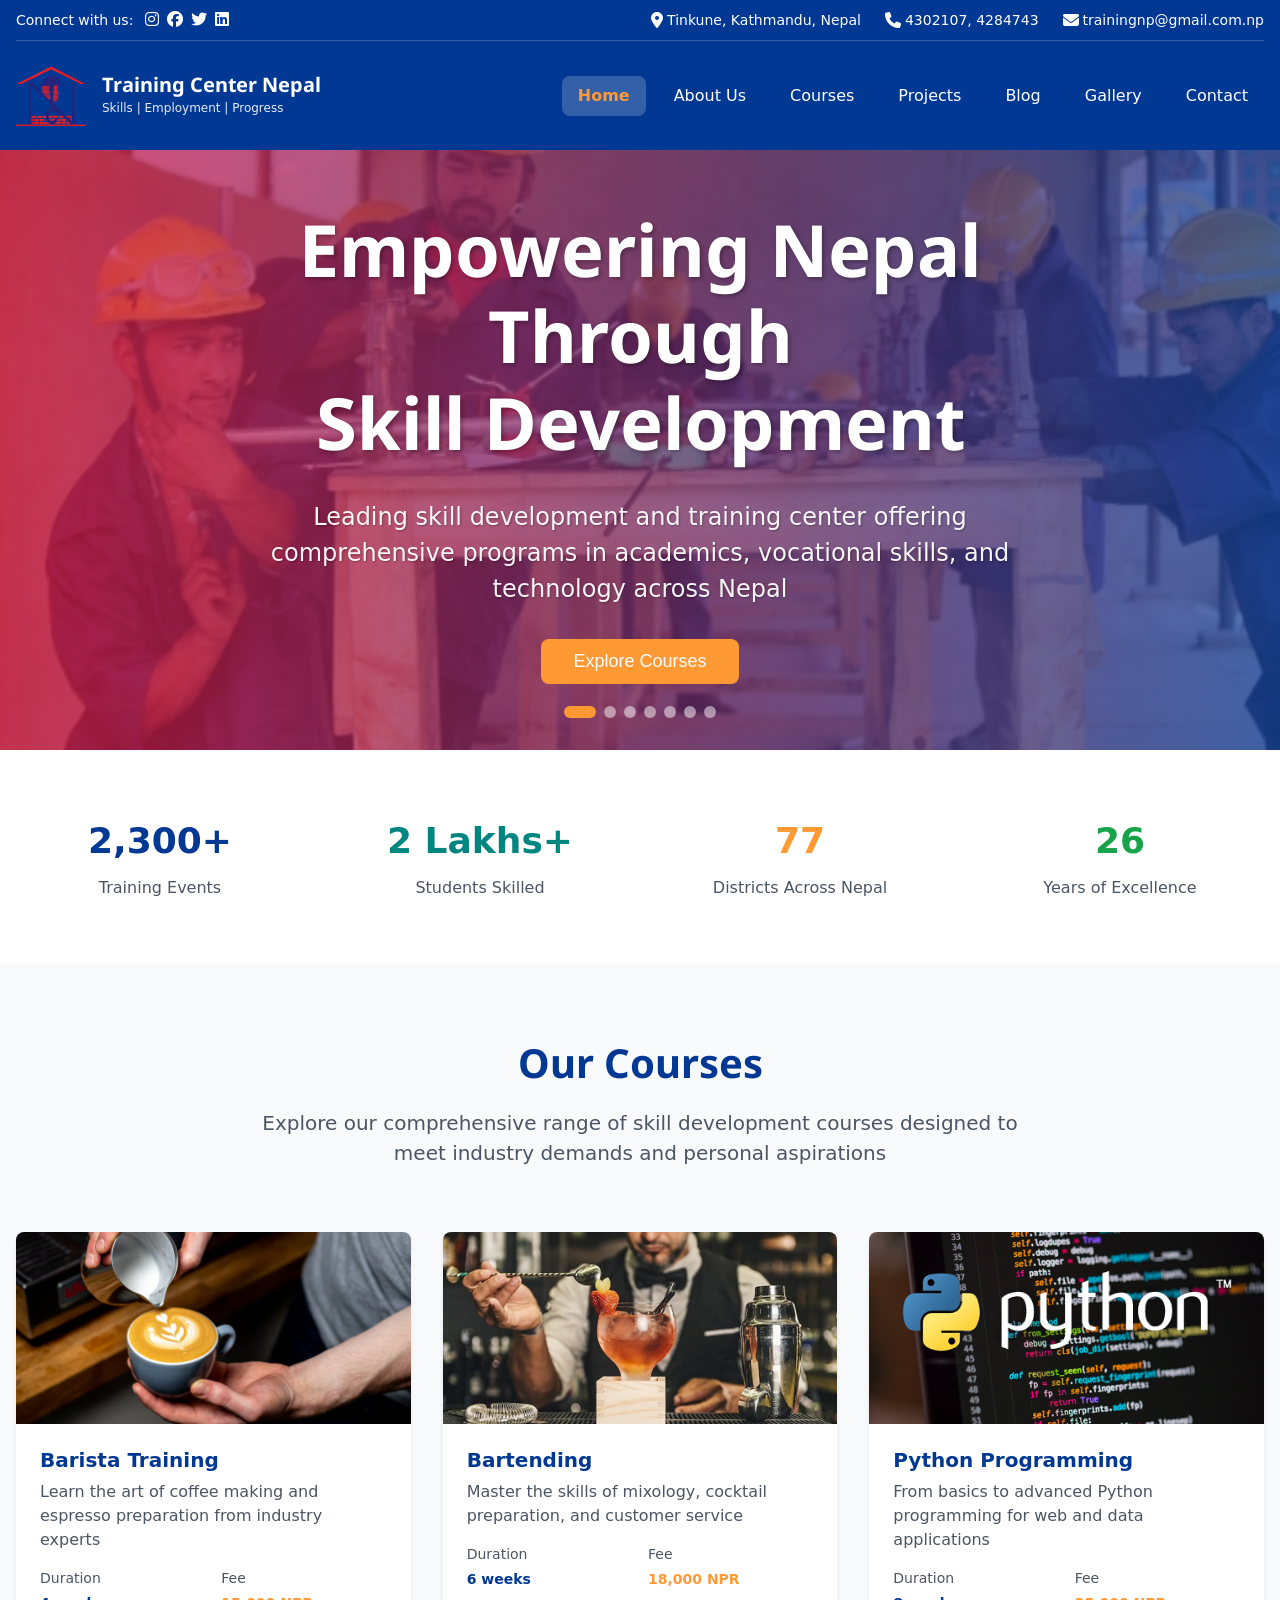
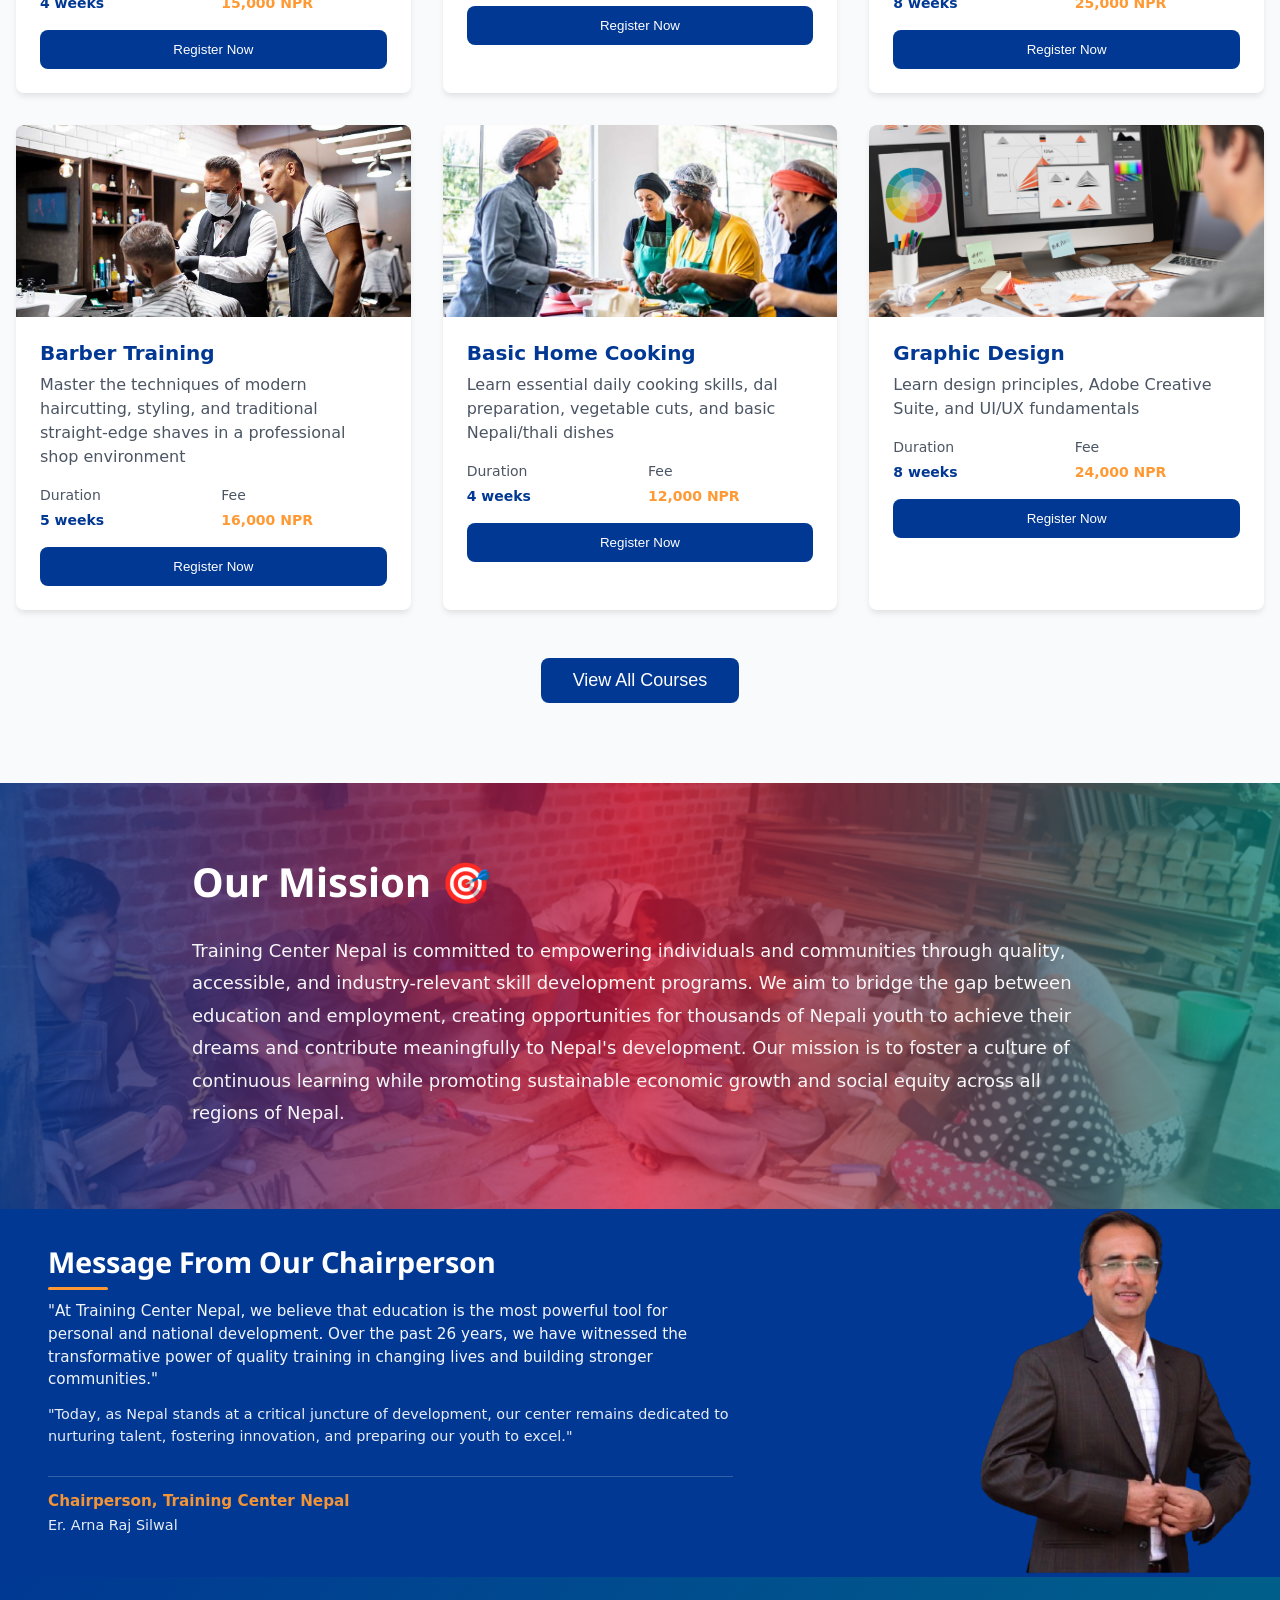
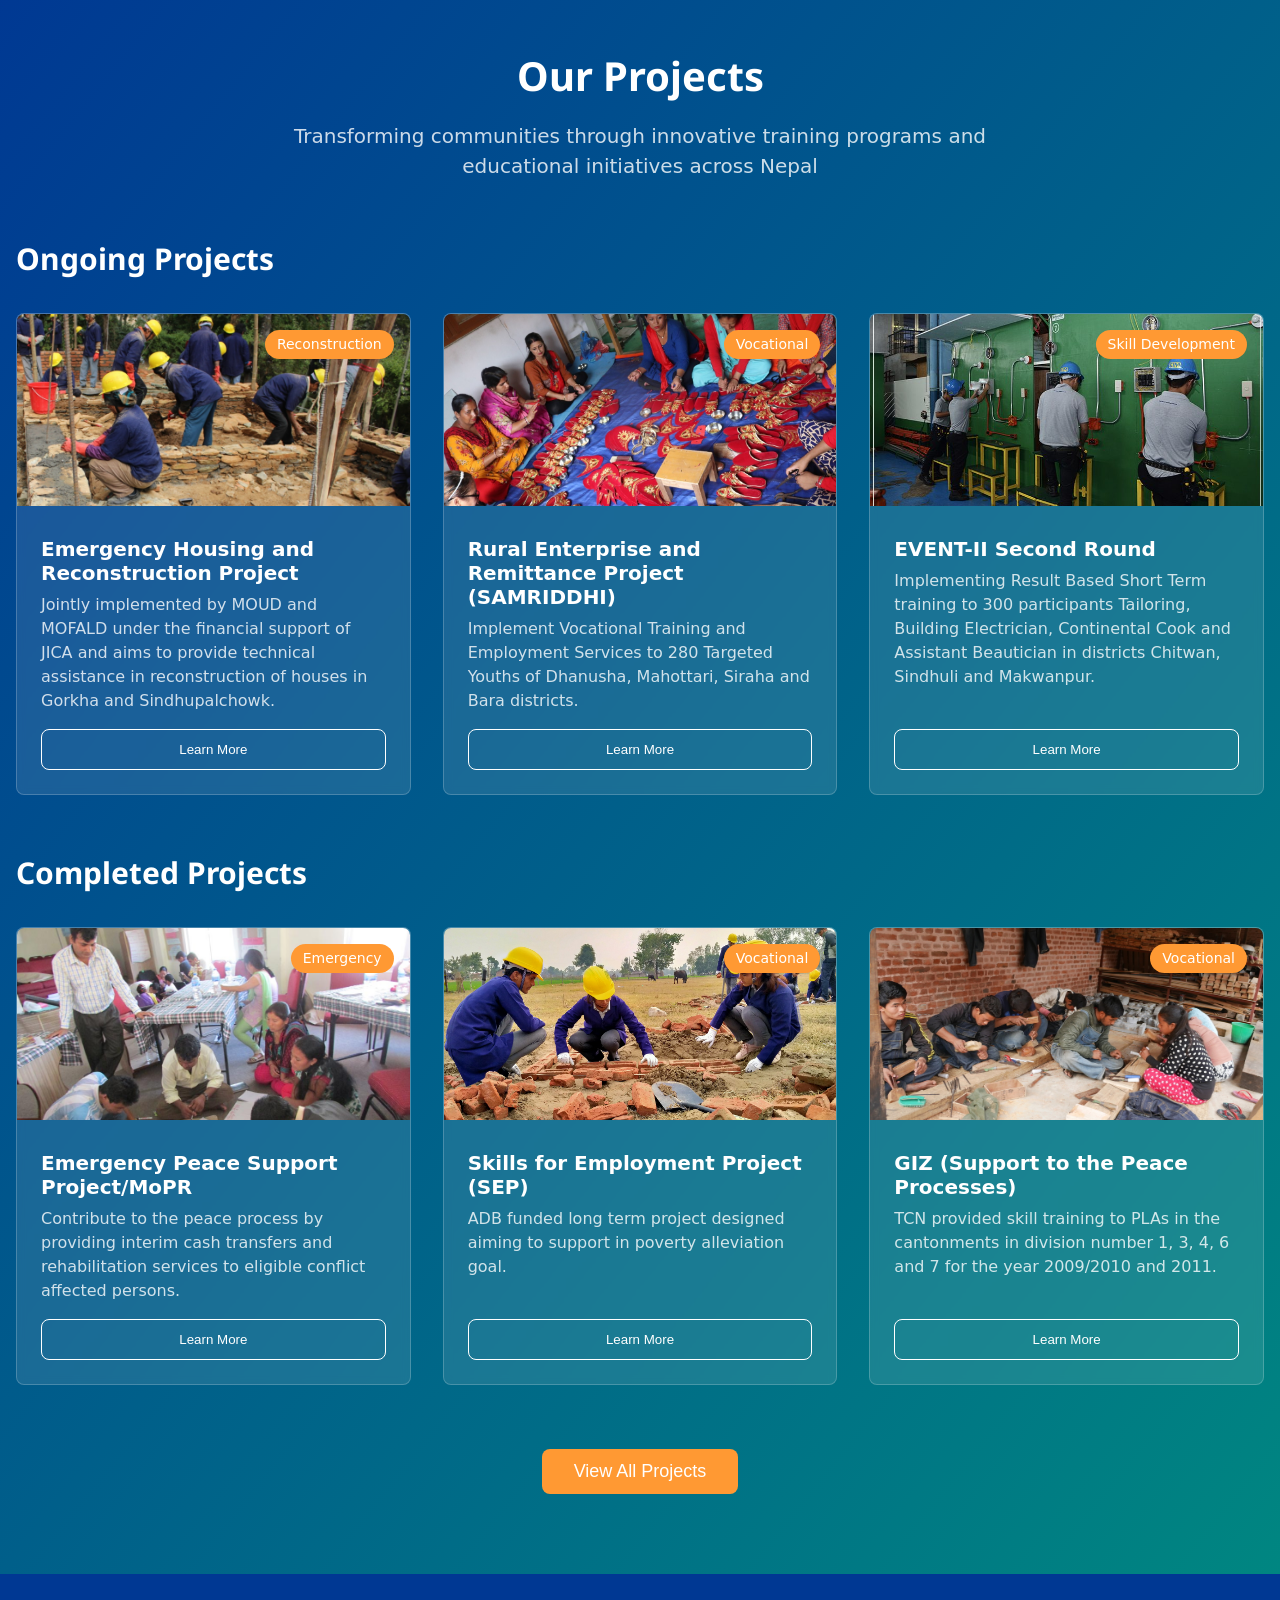
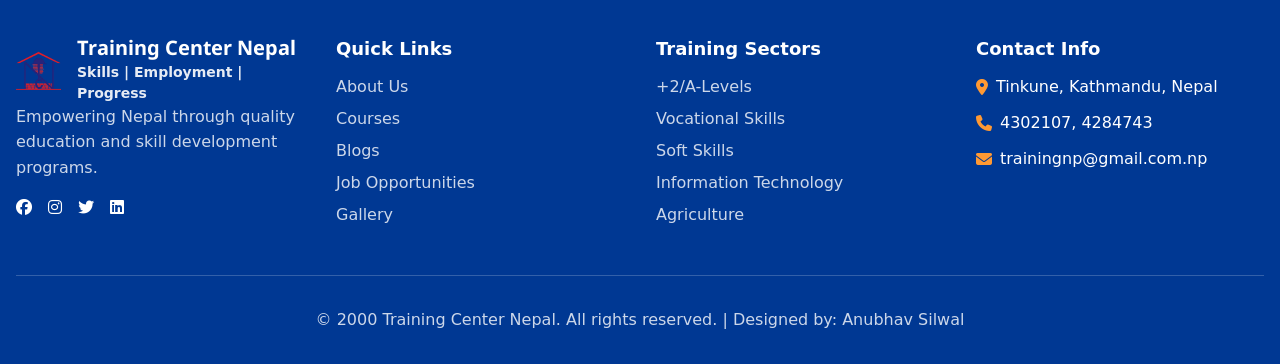
==== index.html @ d95549af "Initial TCN website commit" ====
<!DOCTYPE html>
<html lang="en">
<head>
    <meta charset="UTF-8">
    <meta name="viewport" content="width=device-width, initial-scale=1.0">
    <title>:: Training Center Nepal ::</title>
    
    <!-- CSS Files -->
    <link rel="stylesheet" href="css/variables.css">
    <link rel="stylesheet" href="css/style.css">
    
    <!-- Google Fonts -->
    <link href="https://fonts.googleapis.com/css2?family=Noto+Sans+Devanagari:wght@400;500;600;700;800;900&display=swap" rel="stylesheet">
    
    <!-- Font Awesome for Icons -->
    <link rel="stylesheet" href="https://cdnjs.cloudflare.com/ajax/libs/font-awesome/6.4.0/css/all.min.css">
</head>
<body>
    <div class="site-wrapper">
        <!-- Top Navigation Bar -->
        <div class="top-nav">
            <div class="container">
                <!-- Top Row - Connect With Us -->
                <div class="top-row">
                    <div class="connect-section">
                        <span class="connect-text">Connect with us:</span>
                        <div class="social-icons">
                            <a href="#" class="social-icon" data-social="instagram"><i class="fab fa-instagram"></i></a>
                            <a href="#" class="social-icon" data-social="facebook"><i class="fab fa-facebook"></i></a>
                            <a href="#" class="social-icon" data-social="twitter"><i class="fab fa-twitter"></i></a>
                            <a href="#" class="social-icon" data-social="linkedin"><i class="fab fa-linkedin"></i></a>
                        </div>
                    </div>
                    
                    <div class="contact-info">
                        <div class="contact-item">
                            <i class="fas fa-map-marker-alt"></i>
                            <span>Tinkune, Kathmandu, Nepal</span>
                        </div>
                        <div class="contact-item">
                            <i class="fas fa-phone"></i>
                            <span>4302107, 4284743</span>
                        </div>
                        <div class="contact-item">
                            <i class="fas fa-envelope"></i>
                            <span>trainingnp@gmail.com.np</span>
                        </div>
                    </div>
                </div>
                
                <!-- Bottom Row - Logo and Navigation -->
<div class="bottom-row">
    <div class="logo-section">
        <img src="assets/images/logo.png" alt="Training Center Nepal Logo" class="logo-img">
        <div class="logo-text">
            <h1>Training Center Nepal</h1>
            <p>Skills | Employment | Progress</p>
        </div>
    </div>
    
    <nav class="main-nav">
        <a href="index.html" class="active">Home</a>
        <a href="about.html">About Us</a>
        <a href="courses.html">Courses</a>
        <a href="projects.html">Projects</a>
        <a href="blog.html">Blog</a>
        <a href="gallery.html">Gallery</a>
        <a href="contact.html">Contact</a>
    </nav>
</div>
            </div>
        </div>

        <!-- Hero Section with Carousel -->
        <section class="hero">
            <div class="carousel-container">
                <div class="carousel-slides">
                 <!-- Slides will be added by JavaScript -->
            </div>
            <div class="hero-overlay"></div>
            </div>
    
            <!-- THIS PART IS MISSING - ADD IT BACK -->
            <div class="hero-content">
                <h1 class="hero-title">
                    Empowering Nepal Through
                    <span class="block">Skill Development</span>
                </h1>
                <p class="hero-description">
                    Leading skill development and training center offering comprehensive programs in academics, vocational skills, and technology across Nepal
                </p>
                <div class="hero-buttons">
                    <a href="courses.html"><button class="btn btn-primary">Explore Courses</button></a>
                </div>
            </div>
    
            <!-- Carousel Indicators -->
            <div class="carousel-indicators"></div>
        </section>

        <!-- Statistics Section -->
        <section class="statistics">
            <div class="container">
                <div class="stats-grid">
                    <div class="stat-item">
                        <div class="stat-number blue">2,300+</div>
                        <div class="stat-label">Training Events</div>
                    </div>
                    <div class="stat-item">
                        <div class="stat-number teal">2 Lakhs+</div>
                        <div class="stat-label">Students Skilled</div>
                    </div>
                    <div class="stat-item">
                        <div class="stat-number kesari">77</div>
                        <div class="stat-label">Districts Across Nepal</div>
                    </div>
                    <div class="stat-item">
                        <div class="stat-number green">26</div>
                        <div class="stat-label">Years of Excellence</div>
                    </div>
                </div>
            </div>
        </section>

        <!-- Courses Section -->
        <section class="courses">
            <div class="container">
                <div class="section-header">
                    <h2 class="section-title">Our Courses</h2>
                    <p class="section-description">
                        Explore our comprehensive range of skill development courses designed to meet industry demands and personal aspirations
                    </p>
                </div>
                
                <div class="courses-grid" id="courses-grid">
                    <!-- Courses will be loaded by JavaScript -->
                </div>
                
                <div class="text-center">
                    <a href="courses.html"><button class="btn btn-secondary">View All Courses</button></a>
                </div>
            </div>
        </section>

        <!-- Mission Section -->
        <section class="mission">
            <div class="mission-bg">
                <div class="mission-overlay"></div>
                <div class="container">
                    <div class="mission-content">
                        <h2 class="mission-title">Our Mission 🎯</h2>
                        <p class="mission-text">
                            Training Center Nepal is committed to empowering individuals and communities through quality, accessible, and 
                            industry-relevant skill development programs. We aim to bridge the gap between education and employment, creating 
                            opportunities for thousands of Nepali youth to achieve their dreams and contribute meaningfully to Nepal's development. 
                            Our mission is to foster a culture of continuous learning while promoting sustainable economic growth and social equity across all regions of Nepal.
                        </p>
                    </div>
                </div>
            </div>
        </section>

        <!-- Director's Message -->
<section class="director-message">
    <div class="container">
        <div class="director-grid">
            <div class="director-text">
                <h2 class="director-title">Message From Our Chairperson</h2>
                <div class="message-content">
                    <p>"At Training Center Nepal, we believe that education is the most powerful tool for personal and national development. Over the past 26 years, we have witnessed the transformative power of quality training in changing lives and building stronger communities."</p>
                    <p>"Today, as Nepal stands at a critical juncture of development, our center remains dedicated to nurturing talent, fostering innovation, and preparing our youth to excel."</p>
                    <div class="director-signature">
                        <p class="director-name">Chairperson, Training Center Nepal</p>
                        <p class="director-nepali">Er. Arna Raj Silwal</p>
                    </div>
                </div>
            </div>
            <div class="director-image-container">
                <!-- Pure image without any gradient overlays -->
            </div>
        </div>
    </div>
</section>

        <!-- Projects Section -->
        <section class="projects">
            <div class="container">
                <div class="section-header light">
                    <h2 class="section-title">Our Projects</h2>
                    <p class="section-description">
                        Transforming communities through innovative training programs and educational initiatives across Nepal
                    </p>
                </div>
                
                <div class="projects-ongoing">
                    <h3 class="projects-subtitle">Ongoing Projects</h3>
                    <div class="projects-grid" id="ongoing-projects"></div>
                </div>
                
                <div class="projects-completed">
                    <h3 class="projects-subtitle">Completed Projects</h3>
                    <div class="projects-grid" id="completed-projects"></div>
                </div>
                
                <div class="text-center">
                    <button class="btn btn-primary">View All Projects</button>
                </div>
            </div>
        </section>

        <!-- Footer -->
        <footer class="footer">
            <div class="container">
                <div class="footer-grid">
                    <div class="footer-about">
                        <div class="footer-logo">
                            <img src="assets/images/logo.png" alt="Training Center Nepal Logo" class="footer-logo-img">
                            <div>
                                <h3 class="footer-title">Training Center Nepal</h3>
                                <p class="footer-subtitle"><b>Skills | Employment | Progress</b></p>
                            </div>
                        </div>
                        <p class="footer-text">Empowering Nepal through quality education and skill development programs.</p>
                        <div class="footer-social">
    <a href="#" class="social-link" data-social="facebook"><i class="fab fa-facebook"></i></a>
    <a href="#" class="social-link" data-social="instagram"><i class="fab fa-instagram"></i></a>
    <a href="#" class="social-link" data-social="twitter"><i class="fab fa-twitter"></i></a>
    <a href="#" class="social-link" data-social="linkedin"><i class="fab fa-linkedin"></i></a>
</div>
                    </div>
                    
                    <div class="footer-links">
                        <h4 class="footer-heading">Quick Links</h4>
                        <ul class="footer-menu">
                            <li><a href="#">About Us</a></li>
                            <li><a href="#">Courses</a></li>
                            <li><a href="#">Blogs</a></li>
                            <li><a href="#">Job Opportunities</a></li>
                            <li><a href="#">Gallery</a></li>
                        </ul>
                    </div>
                    
                    <div class="footer-links">
                        <h4 class="footer-heading">Training Sectors</h4>
                        <ul class="footer-menu">
                            <li><a href="#">+2/A-Levels</a></li>
                            <li><a href="#">Vocational Skills</a></li>
                            <li><a href="#">Soft Skills</a></li>
                            <li><a href="#">Information Technology</a></li>
                            <li><a href="#">Agriculture</a></li>
                        </ul>
                    </div>
                    
                    <div class="footer-contact">
                        <h4 class="footer-heading">Contact Info</h4>
                        <div class="contact-details">
                            <div class="contact-row">
                                <i class="fas fa-map-marker-alt kesari"></i>
                                <span>Tinkune, Kathmandu, Nepal</span>
                            </div>
                            <div class="contact-row">
                                <i class="fas fa-phone kesari"></i>
                                <span>4302107, 4284743</span>
                            </div>
                            <div class="contact-row">
                                <i class="fas fa-envelope kesari"></i>
                                <span>trainingnp@gmail.com.np</span>
                            </div>
                        </div>
                    </div>
                </div>
                
                <div class="footer-bottom">
                    <p>© 2000 Training Center Nepal. All rights reserved. | Designed by: Anubhav Silwal</p>
                </div>
            </div>
        </footer>
    </div>

    <!-- JavaScript -->
    <script src="js/main.js"></script>
</body>
</html>
---- css/variables.css ----
/* CSS Variables for consistent theming */
:root {
    /* Nepal Flag Colors */
    --nepal-blue: #003893;
    --nepal-red: #DC143C;
    --kesari: #FF9933;
    --teal-600: #008681;
    
    /* Neutral Colors */
    --white: #ffffff;
    --black: #000000;
    --gray-50: #f9fafb;
    --gray-100: #f3f4f6;
    --gray-200: #e5e7eb;
    --gray-300: #d1d5db;
    --gray-400: #9ca3af;
    --gray-500: #6b7280;
    --gray-600: #4b5563;
    --gray-700: #374151;
    --gray-800: #1f2937;
    --gray-900: #111827;
    
    /* Opacity Colors */
    --white-10: rgba(255, 255, 255, 0.1);
    --white-20: rgba(255, 255, 255, 0.2);
    --white-50: rgba(255, 255, 255, 0.5);
    --white-80: rgba(255, 255, 255, 0.8);
    --white-90: rgba(255, 255, 255, 0.9);
    --black-50: rgba(0, 0, 0, 0.5);
    
    /* Gradients */
    --hero-gradient: linear-gradient(to right, rgba(220, 20, 60, 0.7), rgba(0, 56, 147, 0.7));
    --mission-gradient: linear-gradient(to right, rgba(0, 56, 147, 0.8), rgba(220, 20, 60, 0.7), rgba(0, 134, 129, 0.7));
    
    /* Spacing */
    --container-padding: 1rem;
    --section-spacing: 5rem;
    --element-spacing: 1rem;
    
    /* Border Radius */
    --radius-sm: 0.25rem;
    --radius-md: 0.375rem;
    --radius-lg: 0.5rem;
    --radius-full: 9999px;
    
    /* Transitions */
    --transition-fast: 0.2s ease;
    --transition-normal: 0.3s ease;
    --transition-slow: 0.5s ease;
    
    /* Shadows */
    --shadow-sm: 0 1px 2px 0 rgba(0, 0, 0, 0.05);
    --shadow-md: 0 4px 6px -1px rgba(0, 0, 0, 0.1);
    --shadow-lg: 0 10px 15px -3px rgba(0, 0, 0, 0.1);
    --shadow-xl: 0 20px 25px -5px rgba(0, 0, 0, 0.1);
    
    /* Font */
    --font-devanagari: 'Noto Sans Devanagari', sans-serif;
    --font-sans: system-ui, -apple-system, sans-serif;
}
---- css/style.css ----
/* Import variables */
@import 'variables.css';

/* Reset & Base Styles */
* {
    margin: 0;
    padding: 0;
    box-sizing: border-box;
}

body {
    font-family: var(--font-sans);
    background: linear-gradient(to bottom right, #eff6ff, var(--white));
    color: var(--gray-900);
    line-height: 1.5;
    min-height: 100vh;
}

.site-wrapper {
    min-height: 100vh;
}

.container {
    max-width: 1280px;
    margin: 0 auto;
    padding: 0 var(--container-padding);
}

/* Typography */
h1, h2, h3, h4, h5, h6 {
    font-weight: 700;
    line-height: 1.2;
}

.font-devanagari {
    font-family: var(--font-devanagari);
}

.block {
    display: block;
}

.text-center {
    text-align: center;
}

/* Top Navigation */
.top-nav {
    background-color: var(--nepal-blue);
    color: var(--white);
}

.top-row {
    display: flex;
    align-items: center;
    justify-content: space-between;
    padding: 0.5rem 0;
    border-bottom: 1px solid rgba(255, 255, 255, 0.2);
    flex-wrap: wrap;
    gap: 1rem;
}

@media (max-width: 768px) {
    .top-row {
        flex-direction: column;
        text-align: center;
    }
}

.connect-section {
    display: flex;
    align-items: center;
    gap: 0.75rem;
    flex-wrap: wrap;
    justify-content: center;
}

.connect-text {
    font-size: 0.875rem;
    font-weight: 500;
}

.social-icons {
    display: flex;
    gap: 0.5rem;
}

.social-icon {
    color: var(--white);
    transition: color var(--transition-fast);
}

.social-icon:hover {
    color: var(--kesari);
}

.contact-info {
    display: flex;
    align-items: center;
    gap: 1.5rem;
    font-size: 0.875rem;
    flex-wrap: wrap;
    justify-content: center;
}

.contact-item {
    display: flex;
    align-items: center;
    gap: 0.25rem;
}

.contact-item i {
    font-size: 1rem;
}

/* Bottom Row */
.bottom-row {
    display: flex;
    align-items: center;
    justify-content: space-between;
    padding: 1.5rem 0;
    flex-wrap: wrap;
    gap: 1rem;
}

@media (max-width: 768px) {
    .bottom-row {
        flex-direction: column;
        text-align: center;
    }
}

.logo-section {
    display: flex;
    align-items: center;
    gap: 1rem;
    flex-wrap: wrap;
}

.logo-text {
    display: flex;
    flex-direction: column;
}

.logo-text h1 {
    font-size: 1.25rem;
    font-weight: 700;
    font-family: var(--font-devanagari);
    margin: 0;
    line-height: 1.2;
}

.logo-text p {
    font-size: 0.75rem;
    opacity: 0.9;
    margin: 0;
}

.main-nav {
    display: flex;
    align-items: center;
    gap: 0.75rem;
    flex-wrap: wrap;
    justify-content: center;
}

.main-nav a {
    color: var(--white);
    text-decoration: none;
    padding: 0.5rem 1rem;
    border-radius: var(--radius-lg);
    font-weight: 500;
    transition: all var(--transition-fast);
}

.main-nav a:hover {
    background-color: var(--white-10);
    color: var(--kesari);
}

/* Hero Section - FIXED VERSION */
.hero {
    position: relative;
    min-height: 600px;
    color: var(--white);
    overflow: hidden;
    display: flex;
    align-items: center;
}

.carousel-container {
    position: absolute;
    top: 0;
    left: 0;
    width: 100%;
    height: 100%;
    z-index: 0;
}

.carousel-slides {
    position: relative;
    width: 100%;
    height: 100%;
}

.carousel-slide {
    position: absolute;
    top: 0;
    left: 0;
    width: 100%;
    height: 100%;
    opacity: 0;
    transition: opacity var(--transition-slow);
    z-index: 0;
}

.carousel-slide.active {
    opacity: 1;
    z-index: 1;
}

.carousel-slide img {
    width: 100%;
    height: 100%;
    object-fit: cover;
}

.hero-overlay {
    position: absolute;
    top: 0;
    left: 0;
    width: 100%;
    height: 100%;
    background: var(--hero-gradient);
    z-index: 2;
}

.hero-content {
    position: relative;
    z-index: 3;
    max-width: 56rem;
    margin: 0 auto;
    text-align: center;
    padding: 4rem var(--container-padding);
    color: var(--white);
}

.hero-title {
    font-size: 2.5rem;
    font-weight: 700;
    margin-bottom: 1.5rem;
    font-family: var(--font-devanagari);
    text-shadow: 2px 2px 4px rgba(0, 0, 0, 0.3);
}

@media (min-width: 768px) {
    .hero-title {
        font-size: 4.5rem;
    }
}

.hero-description {
    font-size: 1.125rem;
    margin-bottom: 2rem;
    opacity: 0.95;
    text-shadow: 1px 1px 2px rgba(0, 0, 0, 0.3);
    max-width: 48rem;
    margin-left: auto;
    margin-right: auto;
}

@media (min-width: 768px) {
    .hero-description {
        font-size: 1.5rem;
    }
}

.hero-buttons {
    display: flex;
    flex-direction: column;
    gap: 1rem;
    justify-content: center;
}

@media (min-width: 640px) {
    .hero-buttons {
        flex-direction: row;
    }
}

/* Carousel Indicators */
.carousel-indicators {
    position: absolute;
    bottom: 2rem;
    left: 50%;
    transform: translateX(-50%);
    display: flex;
    gap: 0.5rem;
    z-index: 10;
}

.carousel-dot {
    width: 0.75rem;
    height: 0.75rem;
    border-radius: var(--radius-full);
    background-color: var(--white-50);
    border: none;
    cursor: pointer;
    transition: all var(--transition-fast);
}

.carousel-dot.active {
    background-color: var(--kesari);
    width: 2rem;
}

/* Buttons */
.btn {
    display: inline-block;
    padding: 0.75rem 2rem;
    font-size: 1.125rem;
    font-weight: 500;
    border: none;
    border-radius: var(--radius-lg);
    cursor: pointer;
    transition: all var(--transition-fast);
    text-decoration: none;
}

.btn-primary {
    background-color: var(--kesari);
    color: var(--white);
}

.btn-primary:hover {
    background-color: rgba(255, 153, 51, 0.9);
}

.btn-secondary {
    background-color: var(--nepal-blue);
    color: var(--white);
}

.btn-secondary:hover {
    background-color: rgba(0, 56, 147, 0.9);
}

/* Statistics Section */
.statistics {
    padding: 4rem 0;
    background-color: var(--white);
}

.stats-grid {
    display: grid;
    grid-template-columns: repeat(2, 1fr);
    gap: 2rem;
}

@media (min-width: 768px) {
    .stats-grid {
        grid-template-columns: repeat(4, 1fr);
    }
}

.stat-item {
    text-align: center;
}

.stat-number {
    font-size: 2.25rem;
    font-weight: 700;
    margin-bottom: 0.5rem;
}

.stat-number.blue {
    color: var(--nepal-blue);
}

.stat-number.teal {
    color: var(--teal-600);
}

.stat-number.kesari {
    color: var(--kesari);
}

.stat-number.green {
    color: #16a34a;
}

.stat-label {
    color: var(--gray-600);
}

/* Courses Section */
.courses {
    padding: 5rem 0;
    background-color: var(--gray-50);
}

.section-header {
    text-align: center;
    margin-bottom: 4rem;
}

.section-header.light {
    color: var(--white);
}

.section-title {
    font-size: 2.5rem;
    font-weight: 700;
    color: var(--nepal-blue);
    margin-bottom: 1rem;
    font-family: var(--font-devanagari);
}

.section-header.light .section-title {
    color: var(--white);
}

.section-description {
    font-size: 1.25rem;
    color: var(--gray-600);
    max-width: 48rem;
    margin: 0 auto;
}

.section-header.light .section-description {
    color: var(--white-80);
}

.courses-grid {
    display: grid;
    grid-template-columns: 1fr;
    gap: 2rem;
    margin-bottom: 3rem;
}

@media (min-width: 768px) {
    .courses-grid {
        grid-template-columns: repeat(2, 1fr);
    }
}

@media (min-width: 1024px) {
    .courses-grid {
        grid-template-columns: repeat(3, 1fr);
    }
}

/* Course Card */
.course-card {
    background-color: var(--white);
    border-radius: var(--radius-lg);
    overflow: hidden;
    box-shadow: var(--shadow-md);
    transition: box-shadow var(--transition-normal);
}

.course-card:hover {
    box-shadow: var(--shadow-xl);
}

.course-image {
    position: relative;
    height: 12rem;
    overflow: hidden;
}

.course-image img {
    width: 100%;
    height: 100%;
    object-fit: cover;
    transition: transform var(--transition-normal);
}

.course-card:hover .course-image img {
    transform: scale(1.05);
}

.course-content {
    padding: 1.5rem;
}

.course-title {
    font-size: 1.25rem;
    color: var(--nepal-blue);
    margin-bottom: 0.5rem;
}

.course-description {
    color: var(--gray-600);
    margin-bottom: 1rem;
    line-height: 1.5;
}

.course-details {
    display: grid;
    grid-template-columns: repeat(2, 1fr);
    gap: 1rem;
    margin-bottom: 1rem;
}

.course-detail {
    font-size: 0.875rem;
}

.detail-label {
    color: var(--gray-600);
    font-weight: 500;
    margin-bottom: 0.25rem;
}

.detail-value {
    color: var(--nepal-blue);
    font-weight: 700;
}

.detail-value.kesari {
    color: var(--kesari);
}

.course-btn {
    width: 100%;
    background-color: var(--nepal-blue);
    color: var(--white);
    border: none;
    padding: 0.75rem;
    border-radius: var(--radius-lg);
    font-weight: 500;
    cursor: pointer;
    transition: background-color var(--transition-fast);
}

.course-btn:hover {
    background-color: rgba(0, 56, 147, 0.9);
}

/* Mission Section */
.mission {
    position: relative;
    color: var(--white);
    overflow: hidden;
}

.mission-bg {
    position: relative;
    background-image: url('../assets/images/mission-bg.jpg');
    background-size: cover;
    background-position: center;
    padding: 5rem 0;
}

.mission-overlay {
    position: absolute;
    inset: 0;
    background: var(--mission-gradient);
}

.mission-content {
    position: relative;
    z-index: 1;
    max-width: 56rem;
    margin: 0 auto;
}

.mission-title {
    font-size: 2.5rem;
    font-weight: 700;
    margin-bottom: 1.5rem;
    font-family: var(--font-devanagari);
}

.mission-text {
    font-size: 1.125rem;
    line-height: 1.8;
    opacity: 0.95;
}

/* Director Message - Compact Version with Far Right Image */
.director-message {
    padding: 0;
    background-color: var(--nepal-blue);
    color: var(--white);
    position: relative;
    overflow: hidden;
}

.director-grid {
    display: grid;
    grid-template-columns: 1.2fr 0.8fr; /* Text takes more space, image less */
    min-height: 350px; /* Reduced from 500px */
}

@media (max-width: 1024px) {
    .director-grid {
        grid-template-columns: 1fr;
        min-height: auto;
    }
}

.director-text {
    padding: 2.5rem 2rem; /* Reduced padding */
    display: flex;
    flex-direction: column;
    justify-content: center;
    background: linear-gradient(
        to right,
        var(--nepal-blue) 0%,
        var(--nepal-blue) 85%,
        transparent 100%
    );
    position: relative;
    z-index: 2;
}

.director-title {
    font-size: 1.8rem; /* Reduced from 2.5rem */
    font-weight: 700;
    margin-bottom: 1rem; /* Reduced from 2rem */
    font-family: var(--font-devanagari);
    position: relative;
}

.director-title::after {
    content: '';
    position: absolute;
    bottom: -0.4rem; /* Adjusted */
    left: 0;
    width: 60px; /* Reduced from 80px */
    height: 3px; /* Reduced from 4px */
    background-color: var(--kesari);
    border-radius: var(--radius-full);
}

.message-content {
    display: flex;
    flex-direction: column;
    gap: 0.8rem; /* Reduced from 1.5rem */
}

.message-content p {
    font-size: 0.95rem; /* Reduced from 1.1rem */
    line-height: 1.5; /* Reduced from 1.8 */
    opacity: 0.95;
    margin-bottom: 0;
}

/* Shorten the second paragraph for compactness */
.message-content p:last-of-type {
    font-size: 0.9rem;
    opacity: 0.9;
}

.director-signature {
    margin-top: 1rem; /* Reduced from 2rem */
    padding-top: 0.8rem; /* Reduced from 1.5rem */
    border-top: 1px solid var(--white-20);
}

.director-name {
    font-weight: 700;
    font-size: 1rem; /* Reduced from 1.25rem */
    color: var(--kesari);
}

.director-nepali {
    font-size: 0.85rem; /* Reduced from 1rem */
    opacity: 0.75;
    margin-top: 0.15rem;
}


.director-image-container {
    position: relative;
    background-image: url('../assets/images/ars.png');
    background-size: auto 100%; /* Height fits container, width auto */
    background-position: right center;
    background-repeat: no-repeat;
    min-height: 350px;
    width: 100%;
}

.director-image-container::before,
.director-image-container::after {
    display: none;
}

/* For mobile screens */
@media (max-width: 1024px) {
    .director-grid {
        grid-template-columns: 1fr;
    }
    
    .director-text {
        padding: 2rem 1.5rem;
        background: var(--nepal-blue);
        order: 2; /* Text below image */
    }
    
    .director-image-container {
        min-height: 250px; /* Smaller on mobile */
        order: 1; /* Image above text */
        background-position: center;
    }
    
    @media (max-width: 1024px) {
        .director-image-container::before {
            display: none;
        }
    }
    
    .director-title {
        font-size: 1.6rem;
    }
    
    .message-content p {
        font-size: 0.9rem;
    }
}

/* Even smaller screens */
@media (max-width: 480px) {
    .director-text {
        padding: 1.5rem 1rem;
    }
    
    .director-title {
        font-size: 1.4rem;
    }
    
    .director-title::after {
        width: 50px;
        height: 2px;
    }
    
    .director-image-container {
        min-height: 200px;
    }
}

/* Projects Section */
.projects {
    padding: 5rem 0;
    background: linear-gradient(to bottom right, var(--nepal-blue), var(--teal-600));
    color: var(--white);
}

.projects-subtitle {
    font-size: 1.875rem;
    font-weight: 700;
    margin-bottom: 2rem;
    font-family: var(--font-devanagari);
}

.projects-ongoing,
.projects-completed {
    margin-bottom: 4rem;
}

.projects-grid {
    display: grid;
    grid-template-columns: 1fr;
    gap: 2rem;
}

@media (min-width: 768px) {
    .projects-grid {
        grid-template-columns: repeat(2, 1fr);
    }
}

@media (min-width: 1024px) {
    .projects-grid {
        grid-template-columns: repeat(3, 1fr);
    }
}

/* Project Card */
.project-card {
    background-color: var(--white-10);
    backdrop-filter: blur(4px);
    border: 1px solid var(--white-20);
    border-radius: var(--radius-lg);
    overflow: hidden;
    transition: all var(--transition-normal);
    display: flex;
    flex-direction: column;
    height: 100%; /* Make all cards same height */
}

.project-card:hover {
    background-color: var(--white-20);
}

.project-image {
    position: relative;
    overflow: hidden;
}

.project-image img {
    width: 100%;
    height: 12rem;
    object-fit: cover;
    transition: transform var(--transition-normal);
}

.project-card:hover .project-image img {
    transform: scale(1.1);
}

.project-category {
    position: absolute;
    top: 1rem;
    right: 1rem;
    background-color: var(--kesari);
    color: var(--white);
    padding: 0.25rem 0.75rem;
    border-radius: var(--radius-full);
    font-size: 0.875rem;
    font-weight: 500;
}

.project-content {
    padding: 1.5rem;
    display: flex;
    flex-direction: column;
    flex: 1; /* Take up remaining space */
}

.project-title {
    font-size: 1.25rem;
    color: var(--white);
    margin-bottom: 0.5rem;
    transition: color var(--transition-fast);
}

.project-card:hover .project-title {
    color: var(--kesari);
}

.project-description {
    color: var(--white-80);
    margin-bottom: 1rem;
    line-height: 1.5;
    flex: 1; /* Push button to bottom */
}

.project-btn {
    width: 100%;
    background-color: transparent;
    border: 1px solid var(--white);
    color: var(--white);
    padding: 0.75rem;
    border-radius: var(--radius-lg);
    font-weight: 500;
    cursor: pointer;
    transition: all var(--transition-fast);
    margin-top: auto; /* Ensures button stays at bottom */
    align-self: flex-end; /* Align to bottom */
}

.project-btn:hover {
    background-color: var(--white);
    color: var(--nepal-blue);
}

/* Ensure all project cards in grid have equal height */
.projects-grid {
    display: grid;
    grid-template-columns: 1fr;
    gap: 2rem;
    align-items: stretch; /* Make all cards stretch to same height */
}

@media (min-width: 768px) {
    .projects-grid {
        grid-template-columns: repeat(2, 1fr);
    }
}

@media (min-width: 1024px) {
    .projects-grid {
        grid-template-columns: repeat(3, 1fr);
    }
}

/* Footer */
.footer {
    background-color: var(--nepal-blue);
    color: var(--white);
    padding: 4rem 0 2rem;
}

.footer-grid {
    display: grid;
    grid-template-columns: 1fr;
    gap: 2rem;
    margin-bottom: 3rem;
}

@media (min-width: 768px) {
    .footer-grid {
        grid-template-columns: repeat(2, 1fr);
    }
}

@media (min-width: 1024px) {
    .footer-grid {
        grid-template-columns: repeat(4, 1fr);
    }
}

/* Footer logo layout */
.footer-logo {
    display: flex;
    align-items: center;
    gap: 1rem;
}

.footer-logo .footer-title {
    margin: 0;
    line-height: 1.2;
}

.footer-logo .footer-subtitle {
    margin: 0;
}

.footer-title {
    font-size: 1.25rem;
    font-weight: 700;
    font-family: var(--font-devanagari);
}

.footer-subtitle {
    font-size: 0.875rem;
    opacity: 0.9;
}

.footer-text {
    color: var(--white-80);
    margin-bottom: 1rem;
    line-height: 1.6;
}

.footer-social {
    display: flex;
    gap: 1rem;
}

.social-link {
    color: var(--white);
    transition: color var(--transition-fast);
}

.social-link:hover {
    color: var(--kesari);
}

.footer-heading {
    font-size: 1.125rem;
    font-weight: 600;
    margin-bottom: 1rem;
}

.footer-menu {
    list-style: none;
    display: flex;
    flex-direction: column;
    gap: 0.5rem;
}

.footer-menu a {
    color: var(--white-80);
    text-decoration: none;
    transition: color var(--transition-fast);
}

.footer-menu a:hover {
    color: var(--kesari);
}

.contact-details {
    display: flex;
    flex-direction: column;
    gap: 0.75rem;
}

.contact-row {
    display: flex;
    align-items: center;
    gap: 0.5rem;
}

.contact-row i {
    color: var(--kesari);
}

.footer-bottom {
    border-top: 1px solid var(--white-20);
    padding-top: 2rem;
    text-align: center;
    color: var(--white-80);
}

.kesari {
    color: var(--kesari);
}

/* Mobile Menu Styles - Add/update in style.css */
.mobile-menu-btn {
    display: none;
    background: transparent;
    border: 1px solid var(--white);
    color: var(--white);
    padding: 0.5rem 1rem;
    border-radius: var(--radius-md);
    cursor: pointer;
    font-size: 1.25rem;
    transition: all var(--transition-fast);
    z-index: 1000;
}

.mobile-menu-btn:hover {
    background-color: var(--white-10);
    color: var(--kesari);
    border-color: var(--kesari);
}

@media (max-width: 768px) {
    .mobile-menu-btn {
        display: block;
    }
    
    .main-nav {
        display: none;
        width: 100%;
        flex-direction: column;
        align-items: center;
        position: absolute;
        top: 100%;
        left: 0;
        background-color: var(--nepal-blue);
        padding: 1rem 0;
        box-shadow: 0 4px 6px rgba(0,0,0,0.1);
        z-index: 999;
        border-top: 1px solid var(--white-20);
    }
    
    .main-nav.show {
        display: flex;
    }
    
    .main-nav a {
        width: 100%;
        text-align: center;
        padding: 1rem;
        border-bottom: 1px solid var(--white-10);
    }
    
    .main-nav a:last-child {
        border-bottom: none;
    }
    
    .main-nav a:hover {
        background-color: var(--white-20);
    }
    
    /* Ensure bottom-row has relative positioning for absolute menu */
    .bottom-row {
        position: relative;
    }
}

/* Active navigation link */
.main-nav a.active {
    background-color: var(--white-20);
    color: var(--kesari);
    font-weight: 600;
}

/* Logo Image Styles */
.logo-img {
    width: 70px;
    height: auto;
    display: block;
}

.footer-logo-img {
    width: 45px;
    height: auto;
    display: block;
}


/* Responsive adjustments */
@media (max-width: 768px) {
    .logo-img {
        width: 55px;
    }
    
    .footer-logo-img {
        width: 45px;
    }
    
    .logo-section {
        justify-content: center;
    }
    
    .footer-logo {
        flex-direction: column;
        text-align: center;
    }
}
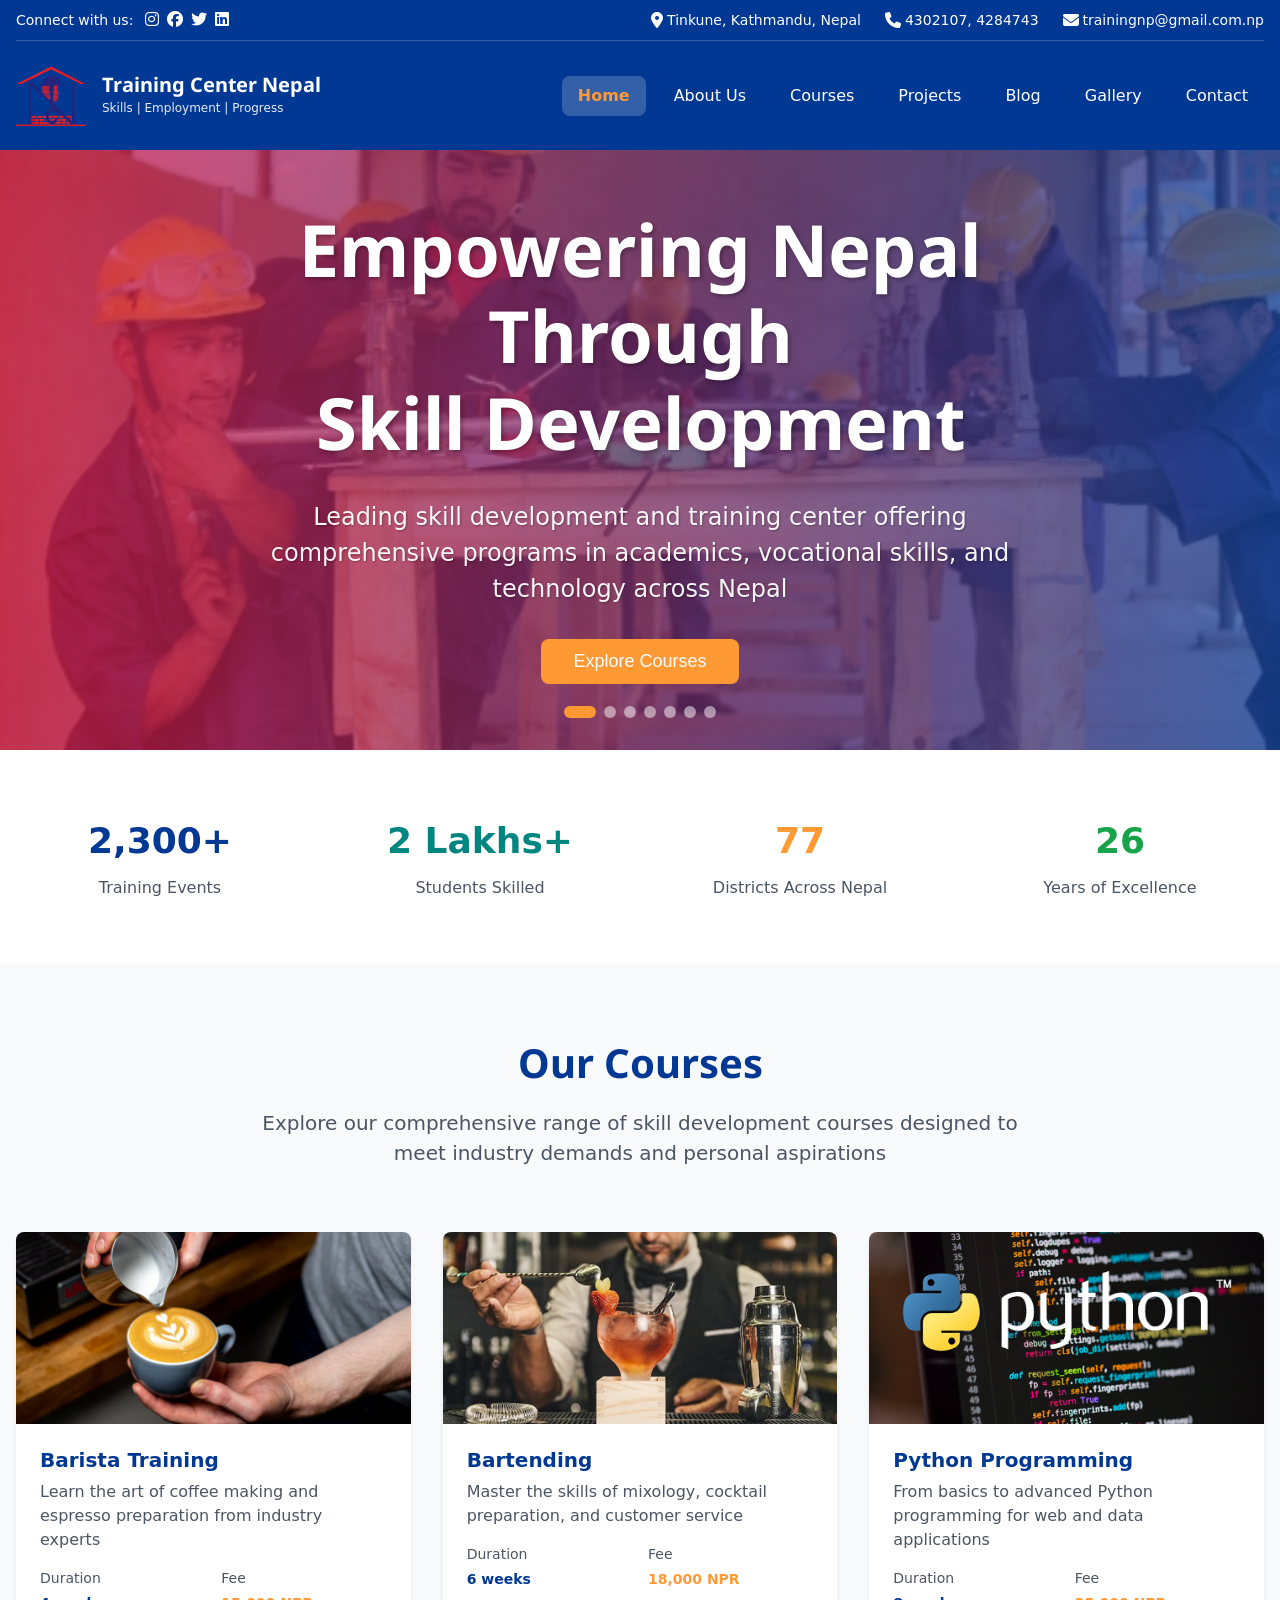
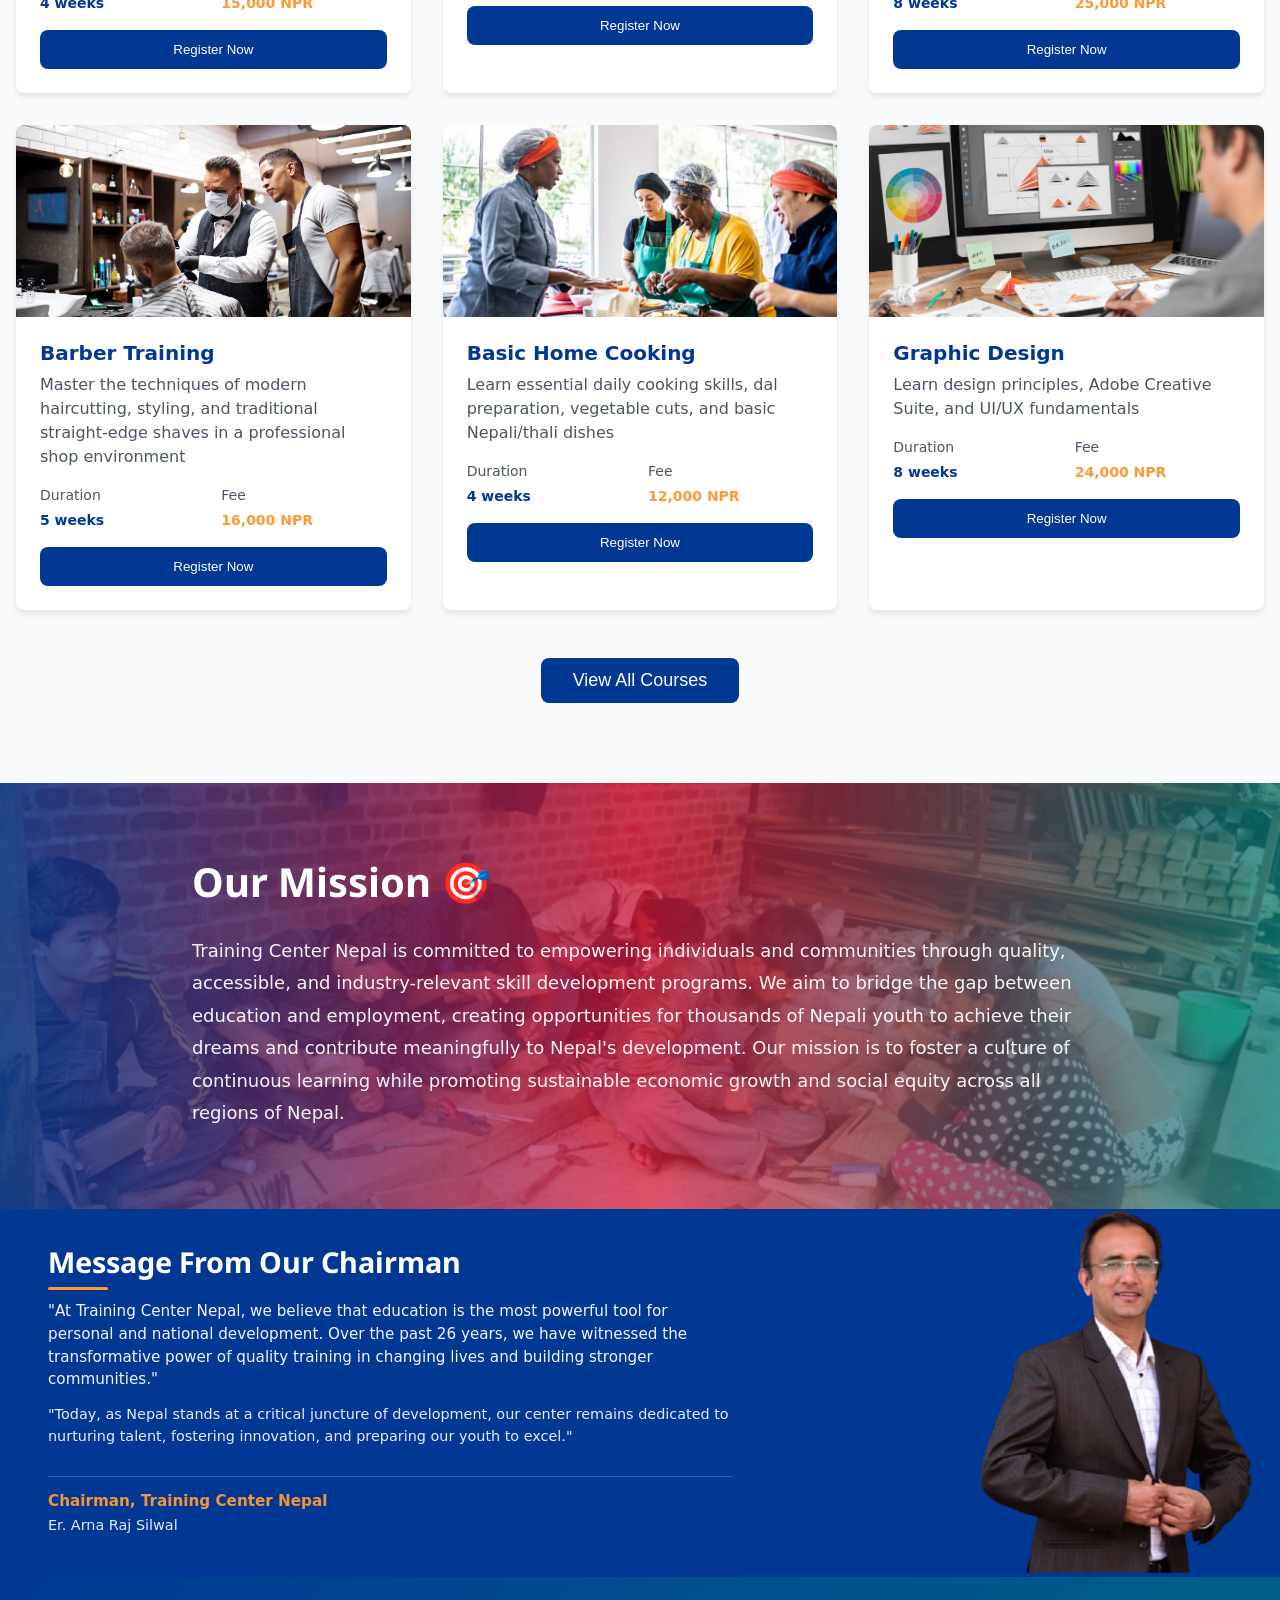
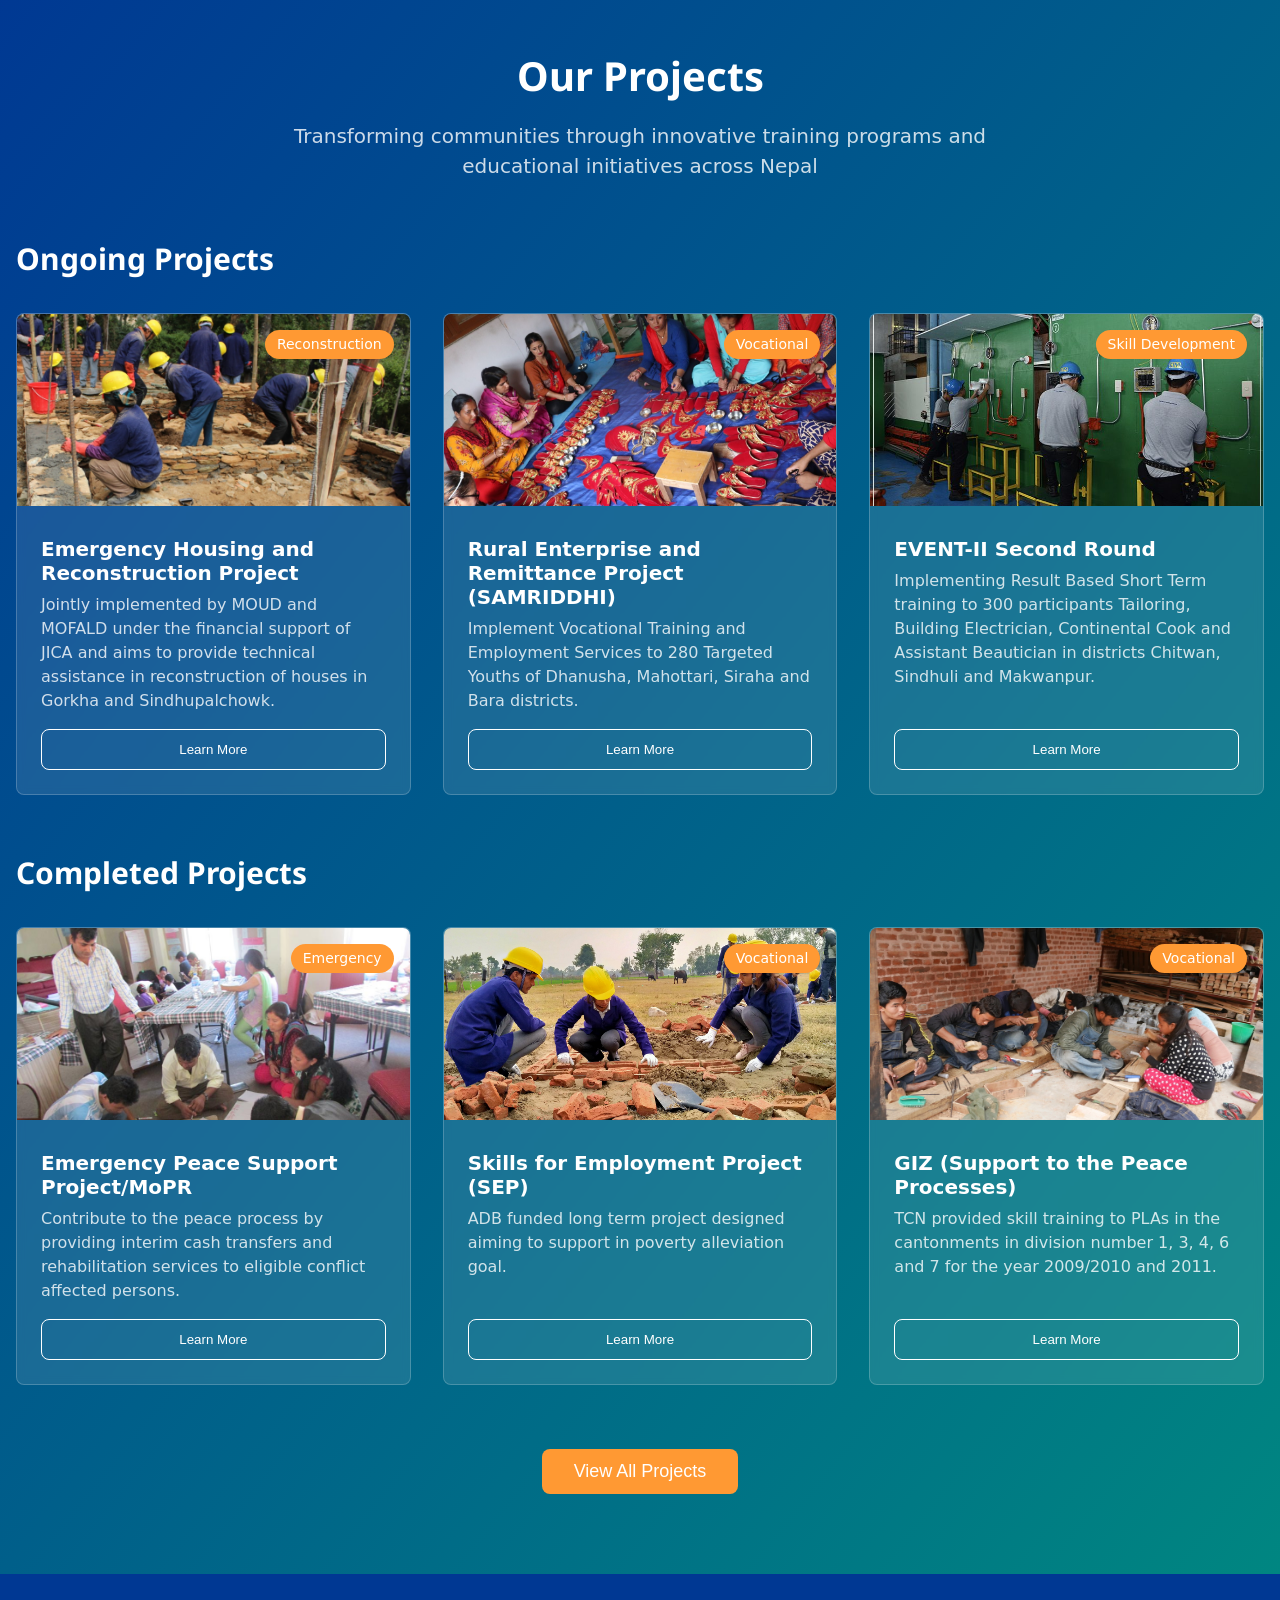
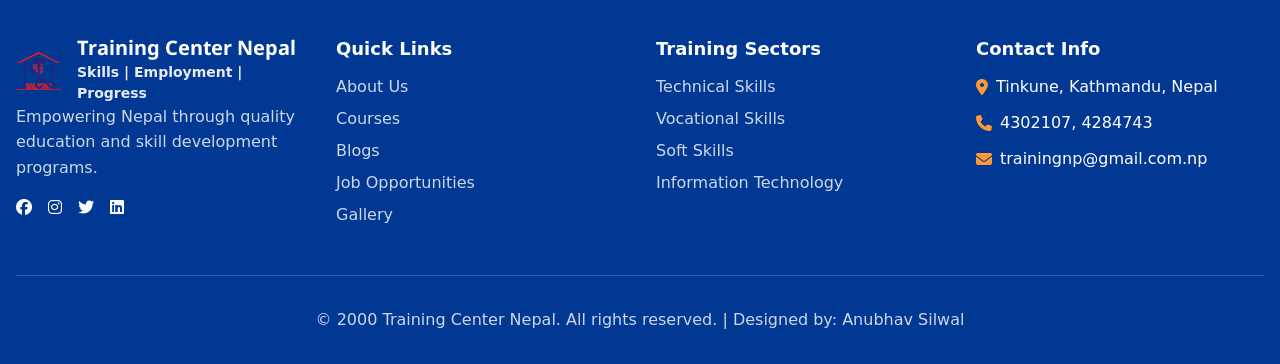
==== commit 9cf79eb5: "Changed sectors and chairman" ====
--- a/index.html
+++ b/index.html
@@ -165,12 +165,12 @@
     <div class="container">
         <div class="director-grid">
             <div class="director-text">
-                <h2 class="director-title">Message From Our Chairperson</h2>
+                <h2 class="director-title">Message From Our Chairman</h2>
                 <div class="message-content">
                     <p>"At Training Center Nepal, we believe that education is the most powerful tool for personal and national development. Over the past 26 years, we have witnessed the transformative power of quality training in changing lives and building stronger communities."</p>
                     <p>"Today, as Nepal stands at a critical juncture of development, our center remains dedicated to nurturing talent, fostering innovation, and preparing our youth to excel."</p>
                     <div class="director-signature">
-                        <p class="director-name">Chairperson, Training Center Nepal</p>
+                        <p class="director-name">Chairman, Training Center Nepal</p>
                         <p class="director-nepali">Er. Arna Raj Silwal</p>
                     </div>
                 </div>
@@ -243,11 +243,11 @@
                     <div class="footer-links">
                         <h4 class="footer-heading">Training Sectors</h4>
                         <ul class="footer-menu">
-                            <li><a href="#">+2/A-Levels</a></li>
+                            <li><a href="#">Technical Skills</a></li>
                             <li><a href="#">Vocational Skills</a></li>
                             <li><a href="#">Soft Skills</a></li>
                             <li><a href="#">Information Technology</a></li>
-                            <li><a href="#">Agriculture</a></li>
+                            <li><a href="#"></a></li>
                         </ul>
                     </div>
                     
